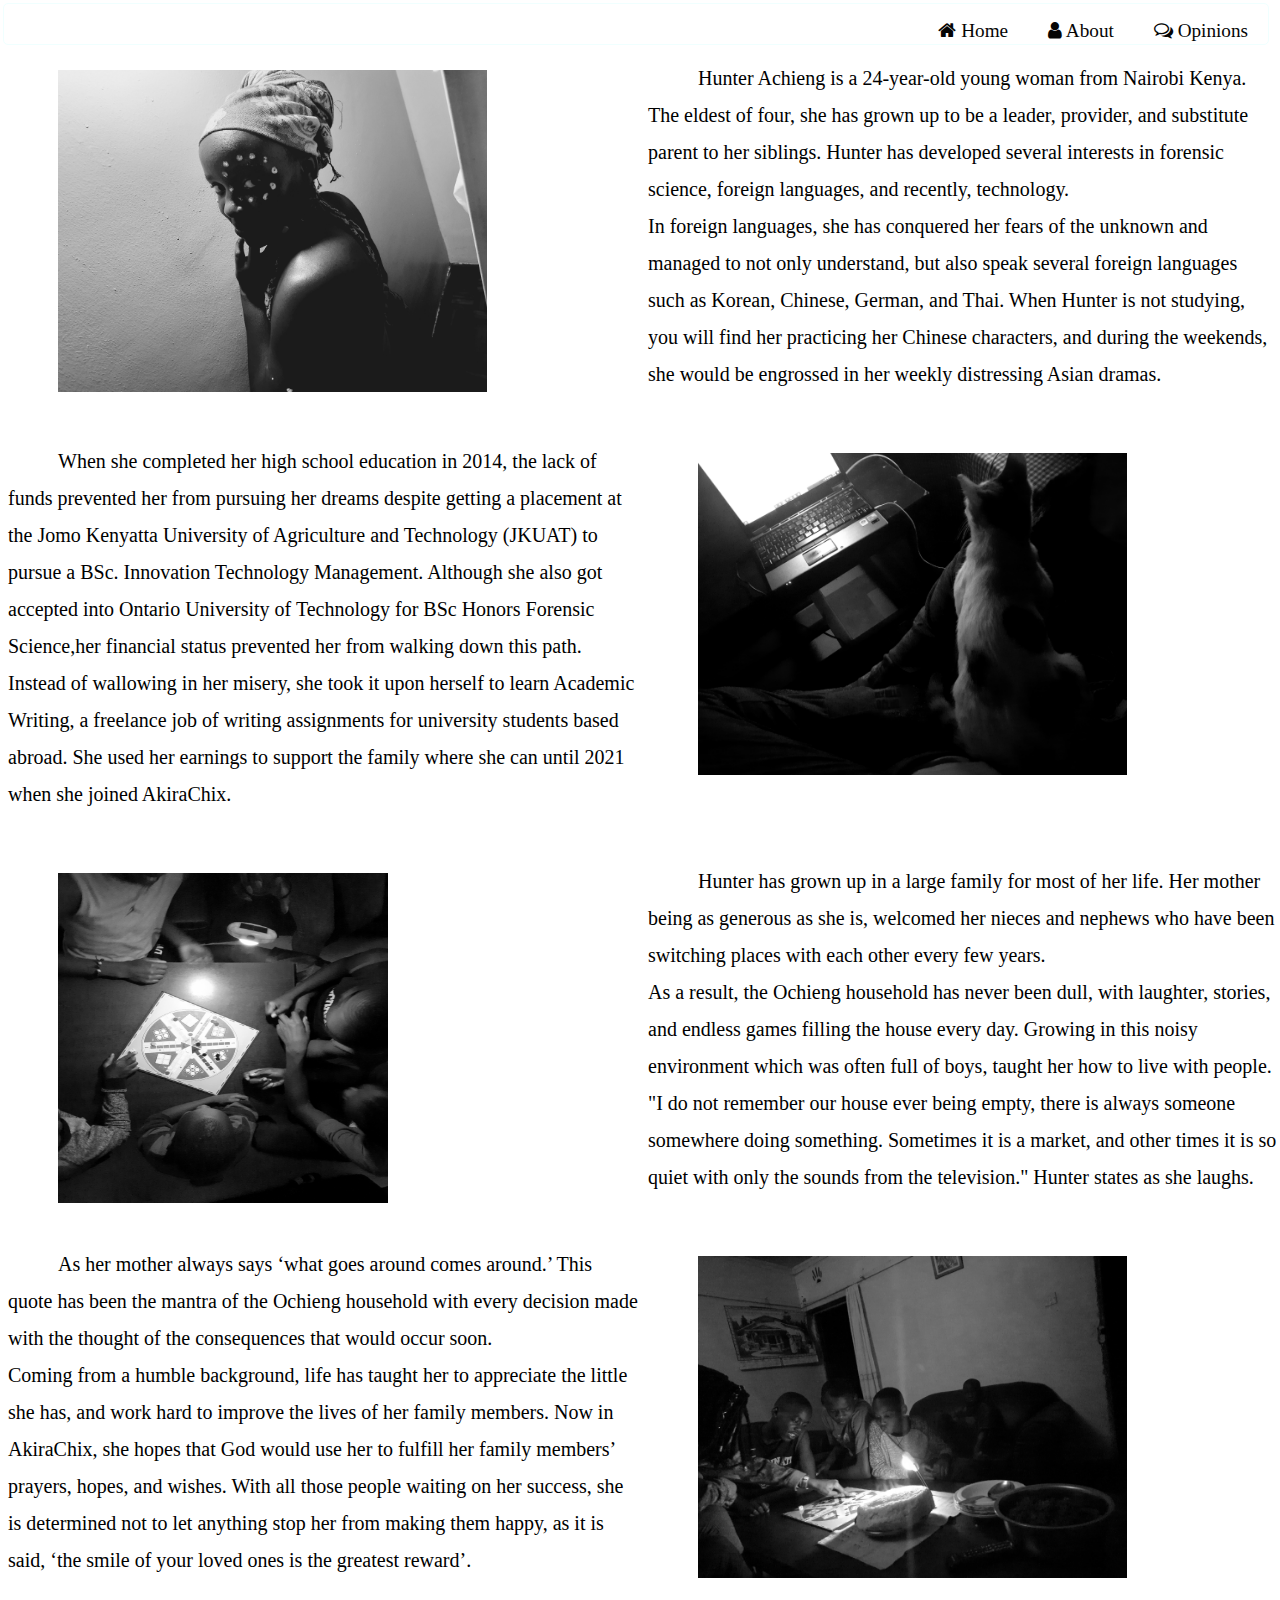
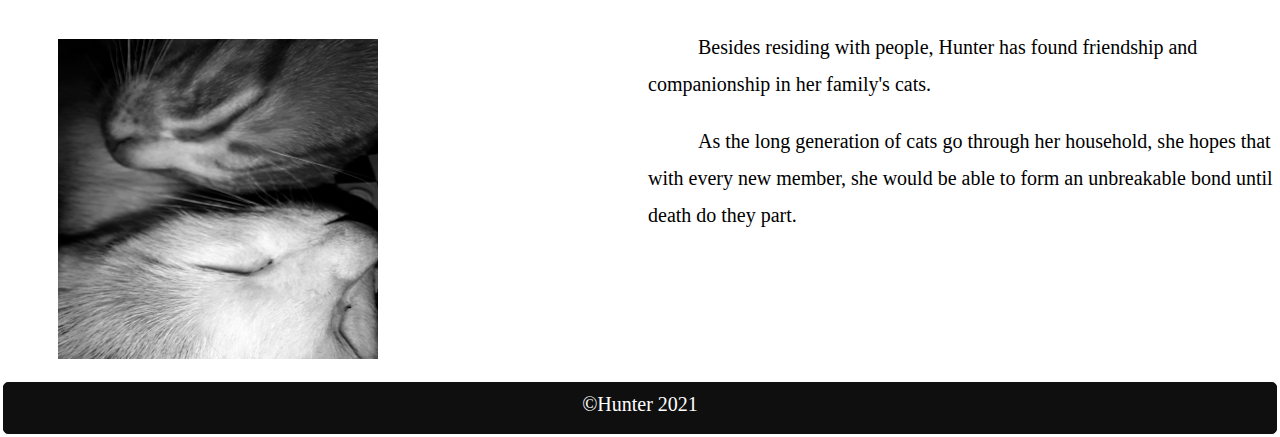
==== about.html @ 3d58e00a "personal website" ====
<!DOCTYPE html>
<html>
<head>
<title>Personal Project</title>
<meta name= "viewport" content="width=device-width,
initial-scale =1.0">
    
<link rel="stylesheet" href="style.css">
<link rel = "stylesheet" href = "https://cdnjs.cloudflare.
com/ajax/libs/font-
awesome/4.7.0/css/font-awesome.min.css">
</head>
<body class="body">
    <main>
    <div class = "navbar">
    <nav>
        <ol>
            <li><a href="opinion.html"><i class ="fa fa-comments-o"alt = "opinion"></i> Opinions</a></li>
            <li><a href="about.html"><i class ="fa fa-user"alt = "about"></i> About</a></li>
            <li><a href="index.html"><i class ="fa fa-home"alt = "home"></i> Home</a></li>
            
        </ol>
    </nav>
    <br>
        </div>
        <div class= "container">

        <div id = "image">
            <img src ="me.jpg" alt ="myself">
        </div>
        <div class = "textone">
            <p>
                Hunter Achieng is a 24-year-old young woman from Nairobi Kenya. 
                The eldest of four, she has grown up to be a leader, provider, and substitute parent to her siblings. 
                Hunter has developed several interests in forensic science, foreign languages, and recently, technology. <br>
               In foreign languages, she has conquered her fears of the unknown and managed to not only understand, but also speak several foreign languages such as Korean, Chinese, German, and Thai.
                 When Hunter is not studying, you will find her practicing her Chinese characters, and during the weekends, she would be engrossed in her weekly distressing Asian dramas. 

            </p>
            
        </div>
        <div class = "texttwo">
            <p>When she completed her high school education in 2014, 
                the lack of funds prevented her from pursuing her dreams despite getting a placement at the Jomo Kenyatta University of Agriculture and Technology (JKUAT) to pursue a BSc. Innovation Technology Management.
                Although she also got accepted into Ontario University of Technology for BSc Honors Forensic Science,her financial status prevented her from walking down this path.
                 Instead of wallowing in her misery, she took it upon herself to learn Academic Writing, a freelance job of writing assignments for university students based abroad.
                  She used her earnings to support the family where she can until 2021 when she joined AkiraChix.
            </p>
        </div>
        <div id = "image2">
            <img src = "work.jpg" alt = "work">
        </div>
        <div id= "image3">
            <img src= "play1over.jpg" alt = "playing">
        </div>
        <div class = "textthree">
            <p>
                Hunter has grown up in a large family for most of her life. 
                Her mother being as generous as she is, welcomed her nieces and nephews who have been switching places with each other every few years.<br>
                 As a result, the Ochieng household has never been dull, with laughter, stories, and endless games filling the house every day. 
                 Growing in this noisy environment which was often full of boys, taught her how to live with people. <br>
                 "I do not remember our house ever being empty, there is always someone somewhere doing something.
                  Sometimes it is a market, and other times it is so quiet with only the sounds from the television." Hunter states as she laughs.

            </p>
        </div>
       
        <div class = "textfour">
            <p>As her mother always says ‘what goes around comes around.’ 
                This quote has been the mantra of the Ochieng household with every decision made with the thought of the consequences that would occur soon. <br>
                Coming from a humble background, life has taught her to appreciate the little she has, and work hard to improve the lives of her family members.
                 Now in AkiraChix, she hopes that God would use her to fulfill her family members’ prayers, hopes, and wishes.
                  With all those people waiting on her success, she is determined not to let anything stop her from making them happy, as it is said, ‘the smile of your loved ones is the greatest reward’.
            </p>
        </div>
        <div id = "image4">

            <img src= "play2side.jpg" alt = "playing">
        </div>
        <div id= "image5">
            <img src= "twocats.jpg" alt = "cat">
        </div>
        <div class = "textfive">
            <p>Besides residing with people, Hunter has found friendship and companionship in her family's cats. </p>
               <p> As the long generation of cats go through her household, she hopes that with every new member, she would be able to form an unbreakable bond until death do they part.
            </p>
        </div>

        </div>
        <br><br>
        <br>
        <footer id = "footer">  
            &copy;Hunter 2021
        </footer> 
        


        </main>
        </body>
       
        </html>
---- style.css ----
.main-content{
    background-image:url("mesmile.jpg");
    background-repeat: no-repeat;
    background-size: cover;
    
}

.navbar{
    height:40px;
    width: 100%;
    border: 1px groove #F0FFFF;
    background-color: white;
    border-radius: 5px; 
    margin: -5px; 
    /* position: fixed; */
        }
    li {
       float:right;
list-style-type:none;
}

li a {
display: block;
color: rgb(5, 5, 5);
text-align: center;
padding: 0px 20px;
text-decoration: none;
font-size: larger;
}
/* #body{
    /* margin: 0%; */

#verse{
    position: absolute;
    top:75%;
    left: 10px;
    font-family: 'Lobster', cursive;
    font-size: 30px;
    color: rgb(70, 69, 69);    
}
.container{
    display: grid;
    grid-template-columns: 630px 630px;
    /* grid-template-rows: repeat(3 1fr); */
    grid-auto-rows: minmax(1fr, auto);
    grid-gap: 10px;
   
    
}
img{
    height:322px;
    width: auto;
    position: relative;
    left: 50px;
    top: 30px;
    
}
.textone {
    font-size: 20px;
    text-indent: 50px;
    line-height: 37px;
}
.texttwo{
    font-size: 20px;
    text-indent: 50px;
    line-height: 37px;
}
.textthree{
    font-size: 20px;
    text-indent: 50px;
    line-height: 37px;
}
.textfour{
    font-size: 20px;
    text-indent: 50px;
    line-height: 37px;
}
.textfive{
    font-size: 20px;
    text-indent: 50px;
    line-height: 37px;
  
}
 #image3 img{
     width:330px;
     height:330px;
 }
 #image5 img{
    width:320px;
    height:320px;
}
#footer{
    text-align: center;
    font-size: 20px;
    color: white;
    background-color: rgb(15, 15, 15);
    border: solid 1px rgb(15, 15, 15);
    height: 20px;
    padding:10px;
    padding-bottom: 20px;
    border-radius: 5px;
    margin: -5px; /*-ve to fill the entire space left*/ 
}
.blogpic{
    background-image: url("mesmile.jpg");
    background-repeat: no-repeat;
    background-size: cover;
    margin: 0;
    width: 90%;

}
#text{
    font-family: 'Lobster', cursive;
    text-align: center;
    font-size: 20px;
}
#homelink{
    float: right;
    width: 140px;
    padding: 5px;
    border-radius: 10px;
    text-decoration: none;
    background-color: transparent;
    border: 1px groove #F0FFFF;
}

.blogpost1{
    border: 1px groove #F0FFFF;
    border-radius: 15px;
    position: relative;
    top: 0px;
    left:250px;
    text-align: justify;
    font-size: 20px;
    width:55%;
    background-color: #dfe7e7;
    padding: 20px;
    text-indent: 50px;
  
    
}
h4{
    text-align: center;
}
#preview{
    border: 1px groove #F0FFFF;
    background-color: #e2e4e4;
    border-radius: 15px;
    width: 17%;
    height:45%;
    position: absolute;
    top:35%;
    left: 80%;
    font-size: 15px;
    padding: 10px;
}
#preview img{
    width:130px;
    height:130px;
    position:relative;
    top:0px;
    left: 30px;
    border-radius:5px;
}
#end{
    text-align: center;
    font-weight: bold;
}
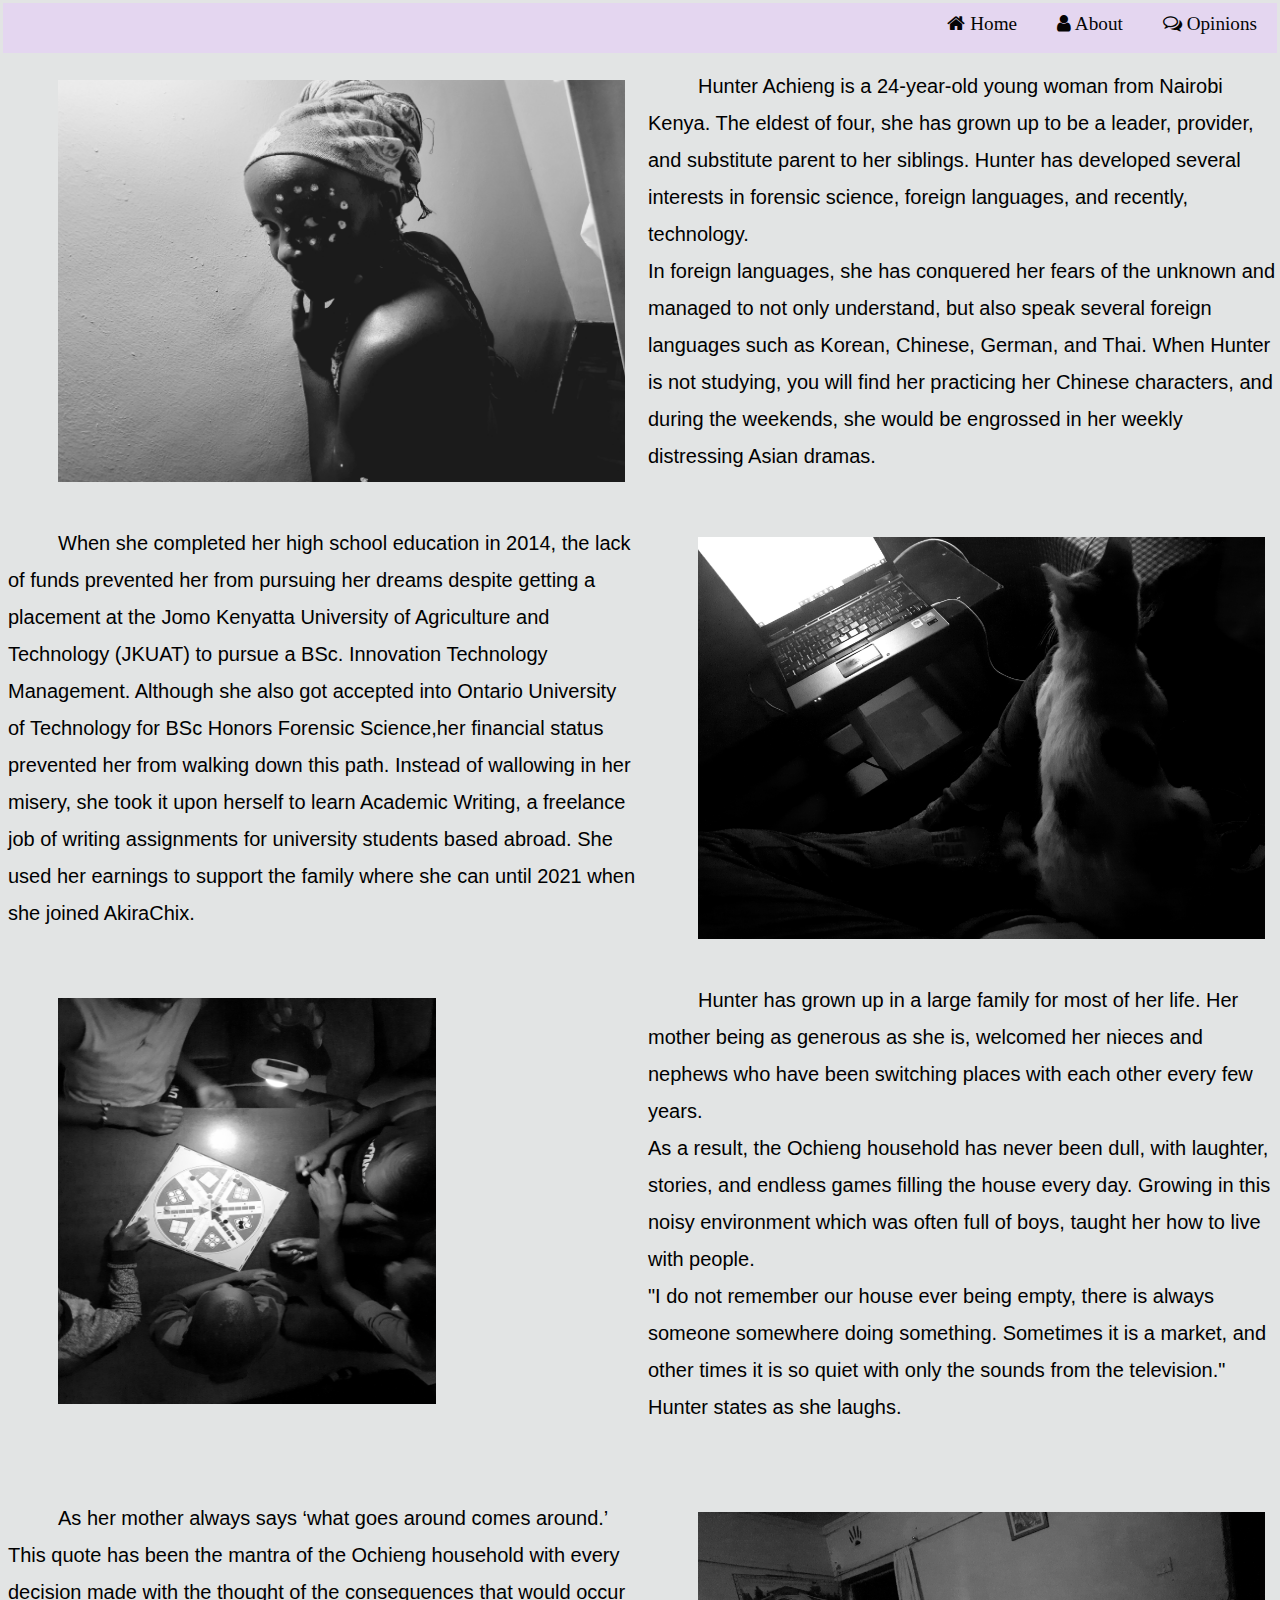
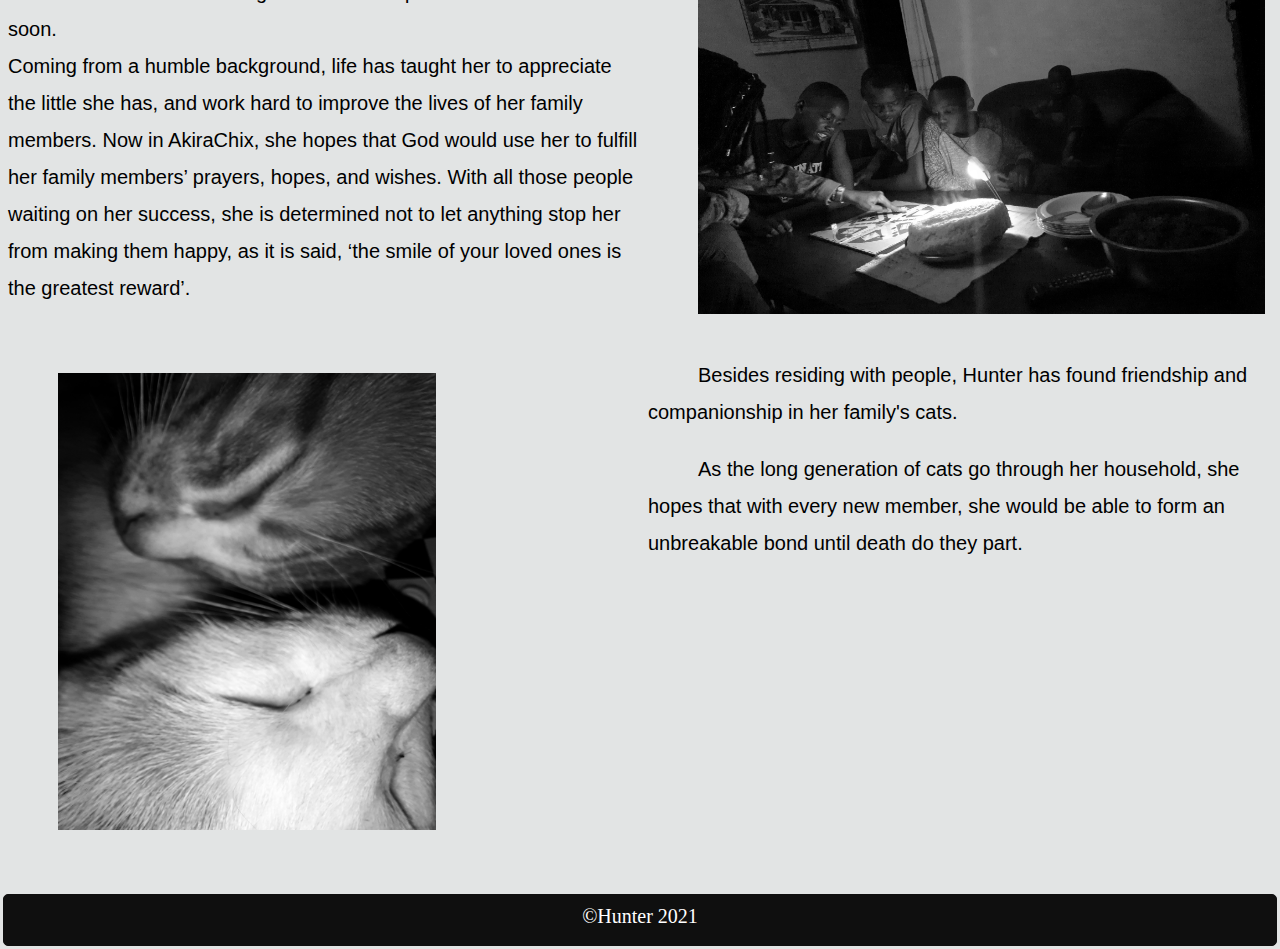
==== commit dc913ec2: "personal website" ====
--- a/about.html
+++ b/about.html
@@ -23,6 +23,7 @@
     </nav>
     <br>
         </div>
+        <div class= "container1">
         <div class= "container">
 
         <div id = "image">
@@ -87,6 +88,7 @@
         </div>
 
         </div>
+        </div>
         <br><br>
         <br>
         <footer id = "footer">  
--- a/style.css
+++ b/style.css
@@ -1,3 +1,5 @@
+
+
 .main-content{
     background-image:url("mesmile.jpg");
     background-repeat: no-repeat;
@@ -6,13 +8,12 @@
 }
 
 .navbar{
-    height:40px;
-    width: 100%;
-    border: 1px groove #F0FFFF;
-    background-color: white;
-    border-radius: 5px; 
+    height:40px;    
+    background-color: rgb(228, 214, 240);
+    height: 50px;
     margin: -5px; 
-    /* position: fixed; */
+    margin-top: -1%;
+    
         }
     li {
        float:right;
@@ -23,7 +24,7 @@
 display: block;
 color: rgb(5, 5, 5);
 text-align: center;
-padding: 0px 20px;
+padding: 10px 20px;
 text-decoration: none;
 font-size: larger;
 }
@@ -38,56 +39,68 @@
     font-size: 30px;
     color: rgb(70, 69, 69);    
 }
-.container{
+.container1{
+    width: 70%;
+}
+.container{     
     display: grid;
-    grid-template-columns: 630px 630px;
+    grid-template-columns: 630px 630px;    
     /* grid-template-rows: repeat(3 1fr); */
     grid-auto-rows: minmax(1fr, auto);
     grid-gap: 10px;
-   
+    border-radius: 5px;    
     
 }
+.body{
+    background-color: #e2e4e4;
+}
 img{
-    height:322px;
-    width: auto;
+    height:90%;
+    width: 90%;
     position: relative;
-    left: 50px;
-    top: 30px;
+    left: 8%;
+    top: 7%;
     
 }
 .textone {
     font-size: 20px;
     text-indent: 50px;
     line-height: 37px;
+    font-family: Arial, Helvetica, sans-serif;
 }
 .texttwo{
     font-size: 20px;
     text-indent: 50px;
     line-height: 37px;
+    font-family: Arial, Helvetica, sans-serif;
 }
 .textthree{
     font-size: 20px;
     text-indent: 50px;
     line-height: 37px;
+    font-family: Arial, Helvetica, sans-serif;
 }
 .textfour{
     font-size: 20px;
     text-indent: 50px;
     line-height: 37px;
+    font-family: Arial, Helvetica, sans-serif;
 }
 .textfive{
     font-size: 20px;
     text-indent: 50px;
     line-height: 37px;
+    font-family: Arial, Helvetica, sans-serif;
   
 }
  #image3 img{
-     width:330px;
-     height:330px;
+     width:60%;
+     height: 80%;
+     
  }
  #image5 img{
-    width:320px;
-    height:320px;
+    width:60%;
+    /* height:320px; */
 }
 #footer{
     text-align: center;
@@ -115,13 +128,18 @@
     font-size: 20px;
 }
 #homelink{
-    float: right;
+    position: absolute;
+    left: 73%;
+   top: 20px;
     width: 140px;
     padding: 5px;
     border-radius: 10px;
+    border-color: #F0FFFF;
     text-decoration: none;
     background-color: transparent;
-    border: 1px groove #F0FFFF;
+   
+   
+
 }
 
 .blogpost1{
@@ -136,6 +154,7 @@
     background-color: #dfe7e7;
     padding: 20px;
     text-indent: 50px;
+    font-family: Arial, Helvetica, sans-serif;
   
     
 }
@@ -153,13 +172,22 @@
     left: 80%;
     font-size: 15px;
     padding: 10px;
+    font-family: Arial, Helvetica, sans-serif;
+    
+    
+}
+#preview a{
+    text-decoration: none;
+}
+#preview a:hover{
+    color: rgb(185, 134, 230);
 }
 #preview img{
-    width:130px;
-    height:130px;
+    width:60%;
+    height:50%;
     position:relative;
-    top:0px;
-    left: 30px;
+    left: 20%;
+    top:2%;
     border-radius:5px;
 }
 #end{
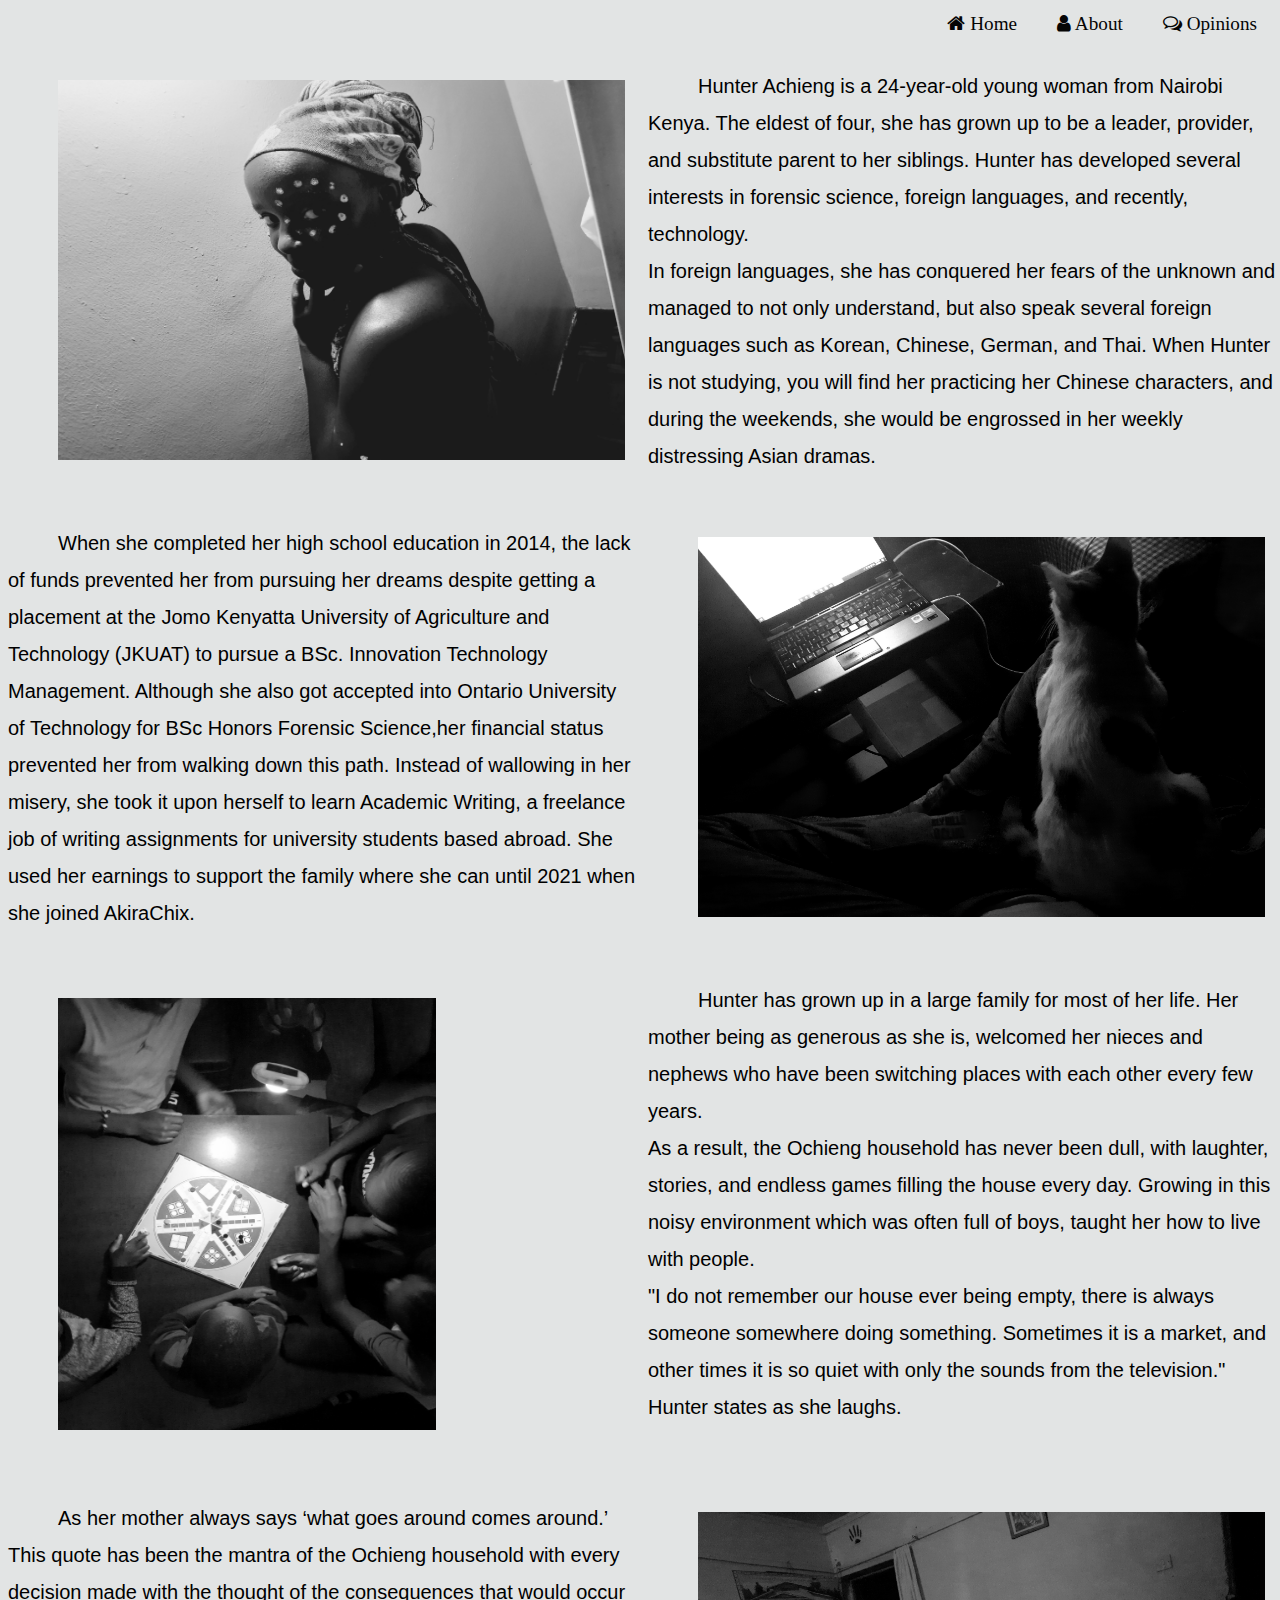
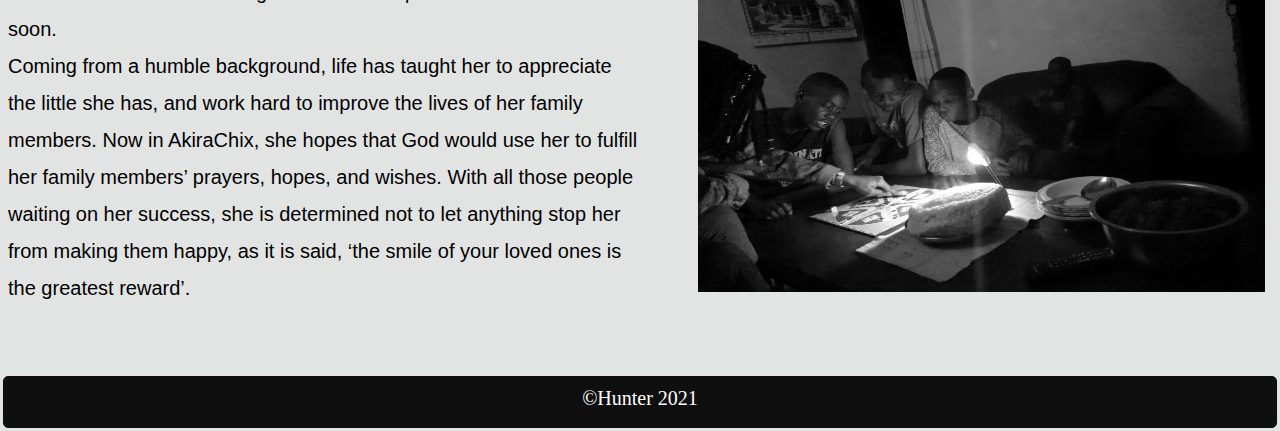
==== commit daf379b3: "personal website" ====
--- a/about.html
+++ b/about.html
@@ -78,14 +78,14 @@
 
             <img src= "play2side.jpg" alt = "playing">
         </div>
-        <div id= "image5">
+        <!-- <div id= "image5">
             <img src= "twocats.jpg" alt = "cat">
         </div>
         <div class = "textfive">
             <p>Besides residing with people, Hunter has found friendship and companionship in her family's cats. </p>
                <p> As the long generation of cats go through her household, she hopes that with every new member, she would be able to form an unbreakable bond until death do they part.
             </p>
-        </div>
+        </div> -->
 
         </div>
         </div>
--- a/style.css
+++ b/style.css
@@ -9,7 +9,7 @@
 
 .navbar{
     height:40px;    
-    background-color: rgb(228, 214, 240);
+    background-color: none;
     height: 50px;
     margin: -5px; 
     margin-top: -1%;
@@ -46,7 +46,7 @@
     display: grid;
     grid-template-columns: 630px 630px;    
     /* grid-template-rows: repeat(3 1fr); */
-    grid-auto-rows: minmax(1fr, auto);
+    grid-auto-rows:minmax( 200px, auto);
     grid-gap: 10px;
     border-radius: 5px;    
     
@@ -55,7 +55,7 @@
     background-color: #e2e4e4;
 }
 img{
-    height:90%;
+    height:85%;
     width: 90%;
     position: relative;
     left: 8%;
@@ -79,6 +79,7 @@
     text-indent: 50px;
     line-height: 37px;
     font-family: Arial, Helvetica, sans-serif;
+   
 }
 .textfour{
     font-size: 20px;
@@ -86,22 +87,15 @@
     line-height: 37px;
     font-family: Arial, Helvetica, sans-serif;
 }
-.textfive{
-    font-size: 20px;
-    text-indent: 50px;
-    line-height: 37px;
-    font-family: Arial, Helvetica, sans-serif;
-  
-}
+
+
  #image3 img{
      width:60%;
-     height: 80%;
-     
+     orientation: landscape;
+     /* height: 60%;
+      */
  }
- #image5 img{
-    width:60%;
-    /* height:320px; */
-}
+
 #footer{
     text-align: center;
     font-size: 20px;
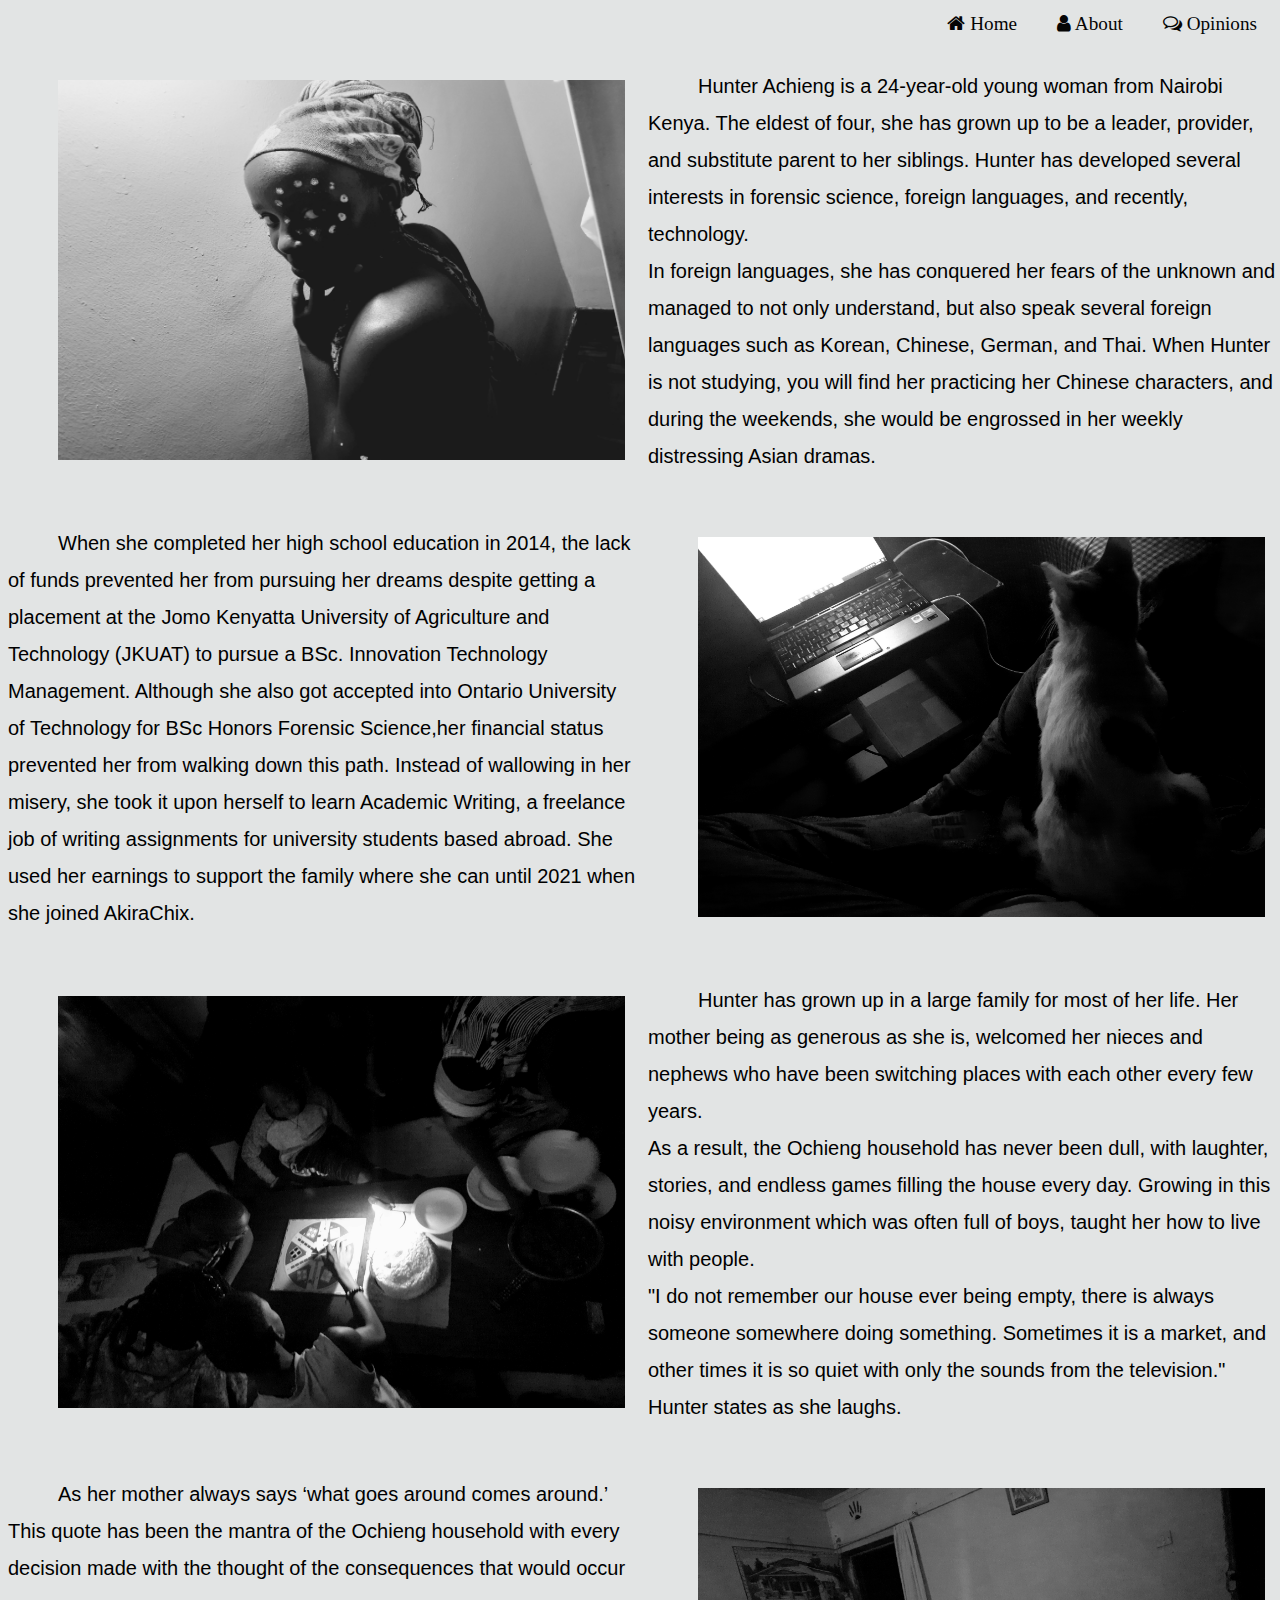
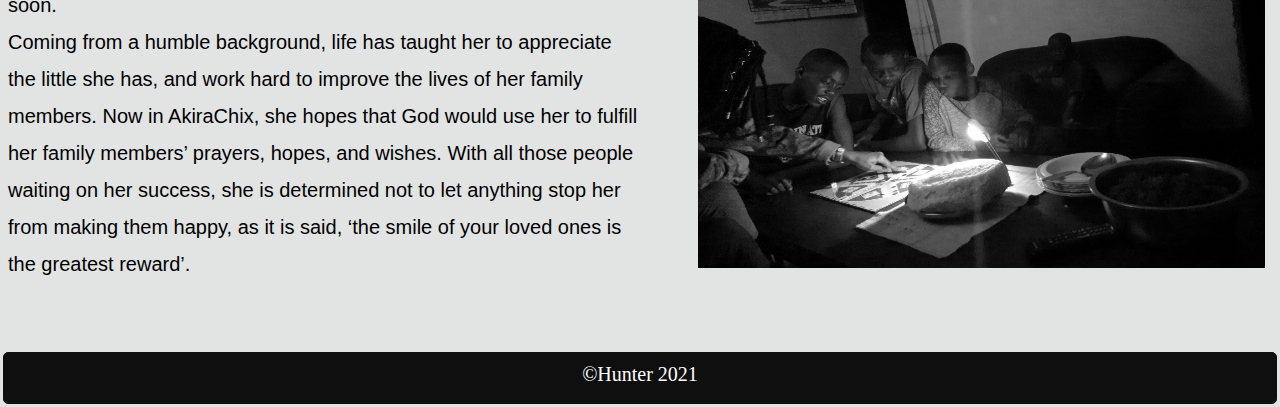
==== commit a2f109f5: "personal website" ====
--- a/about.html
+++ b/about.html
@@ -52,7 +52,7 @@
             <img src = "work.jpg" alt = "work">
         </div>
         <div id= "image3">
-            <img src= "play1over.jpg" alt = "playing">
+            <img src= "pic2.jpg" alt = "playing">
         </div>
         <div class = "textthree">
             <p>
--- a/style.css
+++ b/style.css
@@ -90,8 +90,8 @@
 
 
  #image3 img{
-     width:60%;
-     orientation: landscape;
+     width:90%;
+    
      /* height: 60%;
       */
  }
